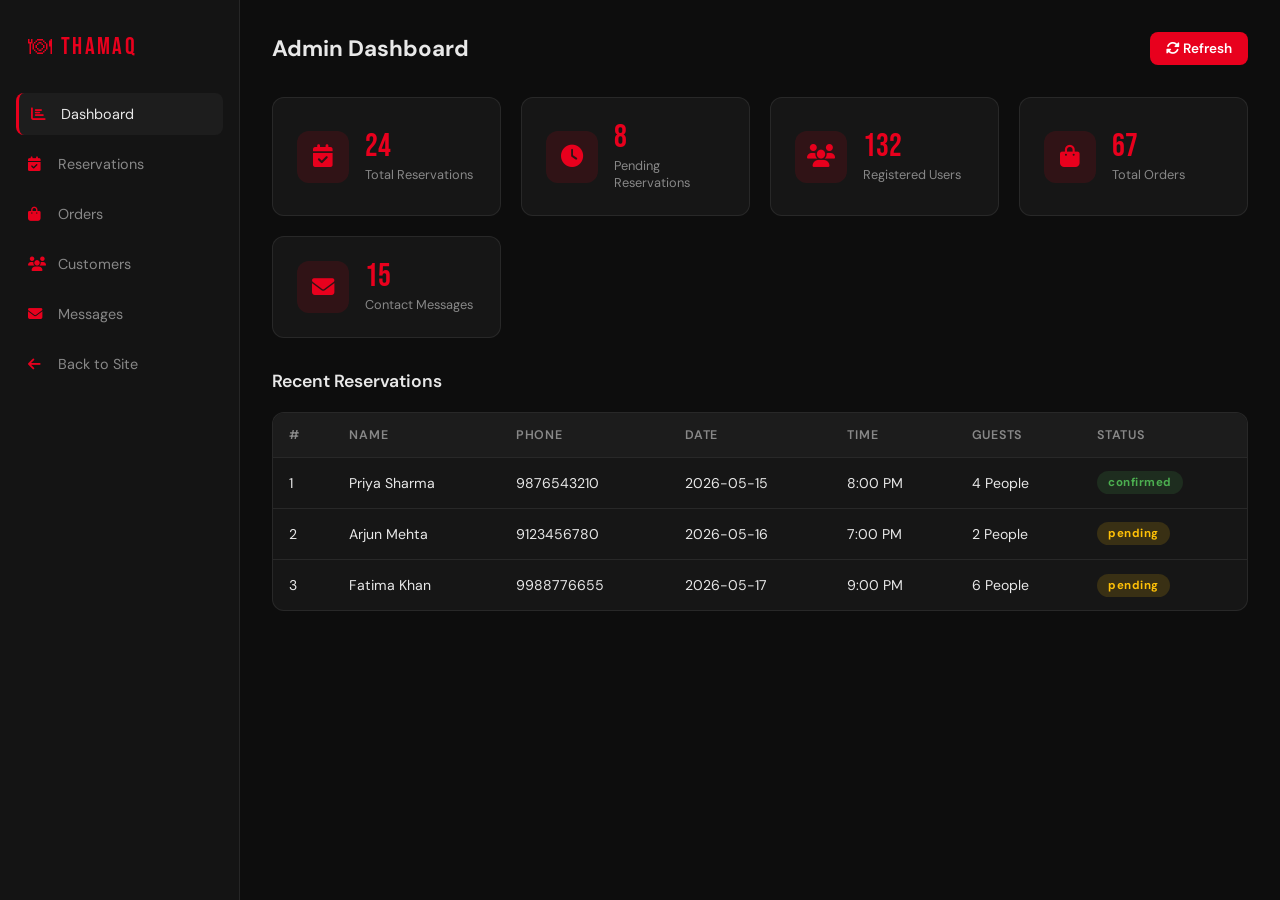
==== admin.html @ 40ceb0ea "Initial files are inserted" ====
<!DOCTYPE html>
<html lang="en" data-theme="dark">
<head>
  <meta charset="UTF-8"/>
  <meta name="viewport" content="width=device-width, initial-scale=1.0"/>
  <title>Thamaq Admin Dashboard</title>
  <link href="https://fonts.googleapis.com/css2?family=DM+Sans:wght@300;400;500;600;700&family=Bebas+Neue&display=swap" rel="stylesheet"/>
  <link rel="stylesheet" href="https://cdnjs.cloudflare.com/ajax/libs/font-awesome/6.5.0/css/all.min.css"/>
  <style>
    :root {
      --red: #e8001d; --bg: #0d0d0d; --bg2: #141414; --bg3: #1c1c1c;
      --text: #e8e8e8; --text-muted: #888; --border: rgba(255,255,255,0.08);
      --card: rgba(255,255,255,0.04); --radius: 12px;
    }
    * { box-sizing: border-box; margin: 0; padding: 0; }
    body { font-family: 'DM Sans', sans-serif; background: var(--bg); color: var(--text); display: flex; min-height: 100vh; }
    .sidebar {
      width: 240px; background: var(--bg2); border-right: 1px solid var(--border);
      padding: 2rem 1rem; display: flex; flex-direction: column; gap: .5rem; flex-shrink: 0;
    }
    .sidebar-logo { font-family: 'Bebas Neue'; font-size: 1.5rem; color: var(--red); letter-spacing: .1em; margin-bottom: 1.5rem; padding-left: .75rem; }
    .sidebar-item {
      display: flex; align-items: center; gap: .75rem;
      padding: .75rem; border-radius: 8px;
      font-size: .9rem; color: var(--text-muted); cursor: pointer; transition: all .2s;
    }
    .sidebar-item:hover, .sidebar-item.active { background: var(--card); color: var(--text); }
    .sidebar-item.active { border-left: 3px solid var(--red); }
    .sidebar-item i { width: 18px; color: var(--red); }
    .main { flex: 1; padding: 2rem; overflow-y: auto; }
    .topbar { display: flex; align-items: center; justify-content: space-between; margin-bottom: 2rem; }
    .topbar h1 { font-size: 1.4rem; font-weight: 700; }
    .stats-grid { display: grid; grid-template-columns: repeat(auto-fit, minmax(200px, 1fr)); gap: 1.25rem; margin-bottom: 2rem; }
    .stat-card {
      background: var(--card); border: 1px solid var(--border); border-radius: var(--radius);
      padding: 1.5rem; display: flex; align-items: center; gap: 1rem; transition: all .3s;
    }
    .stat-card:hover { border-color: var(--red); transform: translateY(-3px); }
    .stat-icon { width: 52px; height: 52px; border-radius: 12px; background: rgba(232,0,29,.12); color: var(--red); font-size: 1.4rem; display: flex; align-items: center; justify-content: center; flex-shrink: 0; }
    .stat-value { font-family: 'Bebas Neue'; font-size: 2rem; color: var(--red); line-height: 1; }
    .stat-label { font-size: .8rem; color: var(--text-muted); margin-top: .2rem; }
    .section-title { font-size: 1.1rem; font-weight: 600; margin-bottom: 1.25rem; }
    .table-wrap { background: var(--card); border: 1px solid var(--border); border-radius: var(--radius); overflow: hidden; margin-bottom: 2rem; }
    table { width: 100%; border-collapse: collapse; font-size: .88rem; }
    th { padding: .85rem 1rem; text-align: left; background: var(--bg3); color: var(--text-muted); font-weight: 600; font-size: .78rem; letter-spacing: .06em; text-transform: uppercase; }
    td { padding: .85rem 1rem; border-top: 1px solid var(--border); }
    tr:hover td { background: rgba(232,0,29,.04); }
    .badge { display: inline-block; padding: .25rem .7rem; border-radius: 50px; font-size: .72rem; font-weight: 700; letter-spacing: .04em; }
    .badge-pending { background: rgba(255,193,7,.15); color: #ffc107; }
    .badge-confirmed { background: rgba(76,175,80,.15); color: #4caf50; }
    .badge-cancelled { background: rgba(232,0,29,.15); color: var(--red); }
    .refresh-btn { background: var(--red); color: white; padding: .5rem 1rem; border-radius: 8px; font-size: .85rem; font-weight: 600; cursor: pointer; border: none; font-family: inherit; transition: all .2s; }
    .refresh-btn:hover { background: #ff2a3f; }
    @media(max-width:768px) { .sidebar { width: 60px; } .sidebar-logo, .sidebar-item span { display: none; } .main { padding: 1rem; } }
  </style>
</head>
<body>

<nav class="sidebar">
  <div class="sidebar-logo">🍽 THAMAQ</div>
  <div class="sidebar-item active"><i class="fas fa-chart-bar"></i><span>Dashboard</span></div>
  <div class="sidebar-item"><i class="fas fa-calendar-check"></i><span>Reservations</span></div>
  <div class="sidebar-item"><i class="fas fa-shopping-bag"></i><span>Orders</span></div>
  <div class="sidebar-item"><i class="fas fa-users"></i><span>Customers</span></div>
  <div class="sidebar-item"><i class="fas fa-envelope"></i><span>Messages</span></div>
  <div class="sidebar-item" onclick="window.location='/'"><i class="fas fa-arrow-left"></i><span>Back to Site</span></div>
</nav>

<main class="main">
  <div class="topbar">
    <h1>Admin Dashboard</h1>
    <button class="refresh-btn" onclick="loadStats()"><i class="fas fa-sync-alt"></i> Refresh</button>
  </div>

  <!-- Stats -->
  <div class="stats-grid" id="statsGrid">
    <div class="stat-card"><div class="stat-icon"><i class="fas fa-calendar-check"></i></div><div><div class="stat-value" id="statRes">—</div><div class="stat-label">Total Reservations</div></div></div>
    <div class="stat-card"><div class="stat-icon"><i class="fas fa-clock"></i></div><div><div class="stat-value" id="statPending">—</div><div class="stat-label">Pending Reservations</div></div></div>
    <div class="stat-card"><div class="stat-icon"><i class="fas fa-users"></i></div><div><div class="stat-value" id="statUsers">—</div><div class="stat-label">Registered Users</div></div></div>
    <div class="stat-card"><div class="stat-icon"><i class="fas fa-shopping-bag"></i></div><div><div class="stat-value" id="statOrders">—</div><div class="stat-label">Total Orders</div></div></div>
    <div class="stat-card"><div class="stat-icon"><i class="fas fa-envelope"></i></div><div><div class="stat-value" id="statMsg">—</div><div class="stat-label">Contact Messages</div></div></div>
  </div>

  <!-- Reservations Table -->
  <div class="section-title">Recent Reservations</div>
  <div class="table-wrap">
    <table>
      <thead><tr><th>#</th><th>Name</th><th>Phone</th><th>Date</th><th>Time</th><th>Guests</th><th>Status</th></tr></thead>
      <tbody id="reservationsTable"><tr><td colspan="7" style="text-align:center;color:var(--text-muted);padding:2rem">Loading...</td></tr></tbody>
    </table>
  </div>
</main>

<script>
async function loadStats() {
  try {
    const res = await fetch('/api/admin/stats');
    if (!res.ok) throw new Error('Backend not running');
    const data = await res.json();
    document.getElementById('statRes').textContent = data.total_reservations;
    document.getElementById('statPending').textContent = data.pending_reservations;
    document.getElementById('statUsers').textContent = data.total_users;
    document.getElementById('statOrders').textContent = data.total_orders;
    document.getElementById('statMsg').textContent = data.total_messages;
  } catch(e) {
    // Demo data when backend not running
    ['statRes','statPending','statUsers','statOrders','statMsg'].forEach((id,i) => {
      document.getElementById(id).textContent = [24, 8, 132, 67, 15][i];
    });
  }
}

async function loadReservations() {
  const tbody = document.getElementById('reservationsTable');
  try {
    const res = await fetch('/api/reservations');
    if (!res.ok) throw new Error();
    const data = await res.json();
    if (!data.length) { tbody.innerHTML = '<tr><td colspan="7" style="text-align:center;color:var(--text-muted)">No reservations yet</td></tr>'; return; }
    tbody.innerHTML = data.map(r => `
      <tr>
        <td>${r.id}</td><td>${r.name}</td><td>${r.phone}</td>
        <td>${r.date}</td><td>${r.time}</td><td>${r.guests}</td>
        <td><span class="badge badge-${r.status}">${r.status}</span></td>
      </tr>`).join('');
  } catch(e) {
    tbody.innerHTML = `
      <tr><td>1</td><td>Priya Sharma</td><td>9876543210</td><td>2026-05-15</td><td>8:00 PM</td><td>4 People</td><td><span class="badge badge-confirmed">confirmed</span></td></tr>
      <tr><td>2</td><td>Arjun Mehta</td><td>9123456780</td><td>2026-05-16</td><td>7:00 PM</td><td>2 People</td><td><span class="badge badge-pending">pending</span></td></tr>
      <tr><td>3</td><td>Fatima Khan</td><td>9988776655</td><td>2026-05-17</td><td>9:00 PM</td><td>6 People</td><td><span class="badge badge-pending">pending</span></td></tr>
    `;
  }
}

loadStats();
loadReservations();
</script>
</body>
</html>
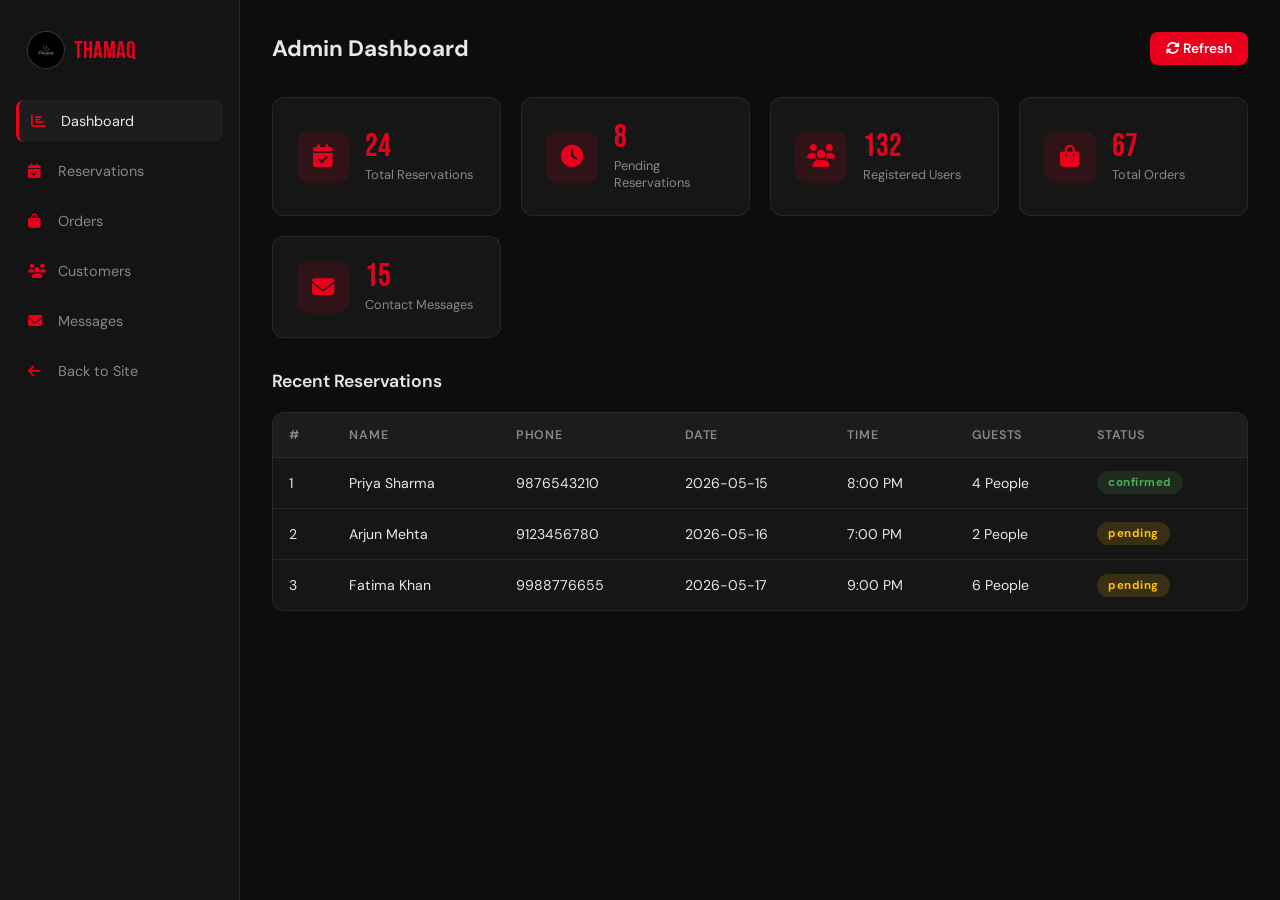
==== commit 18837524: "added all images, dishes, glassmorphism" ====
--- a/admin.html
+++ b/admin.html
@@ -18,7 +18,9 @@
       width: 240px; background: var(--bg2); border-right: 1px solid var(--border);
       padding: 2rem 1rem; display: flex; flex-direction: column; gap: .5rem; flex-shrink: 0;
     }
-    .sidebar-logo { font-family: 'Bebas Neue'; font-size: 1.5rem; color: var(--red); letter-spacing: .1em; margin-bottom: 1.5rem; padding-left: .75rem; }
+    .sidebar-logo { display: flex; align-items: center; gap: .65rem; font-family: 'Bebas Neue'; font-size: 0; color: var(--red); letter-spacing: .1em; margin-bottom: 1.5rem; padding-left: .75rem; }
+    .sidebar-logo::before { content: ""; width: 36px; height: 36px; border-radius: 50%; flex: 0 0 36px; background: #fff url("src/thaamaq-logo.jpeg") center / cover no-repeat; box-shadow: 0 0 0 1px rgba(255,255,255,.14); }
+    .sidebar-logo::after { content: "THAMAQ"; font-size: 1.5rem; }
     .sidebar-item {
       display: flex; align-items: center; gap: .75rem;
       padding: .75rem; border-radius: 8px;
@@ -57,7 +59,7 @@
 <body>
 
 <nav class="sidebar">
-  <div class="sidebar-logo">🍽 THAMAQ</div>
+  <div class="sidebar-logo" aria-label="Thamaq admin"></div>
   <div class="sidebar-item active"><i class="fas fa-chart-bar"></i><span>Dashboard</span></div>
   <div class="sidebar-item"><i class="fas fa-calendar-check"></i><span>Reservations</span></div>
   <div class="sidebar-item"><i class="fas fa-shopping-bag"></i><span>Orders</span></div>
